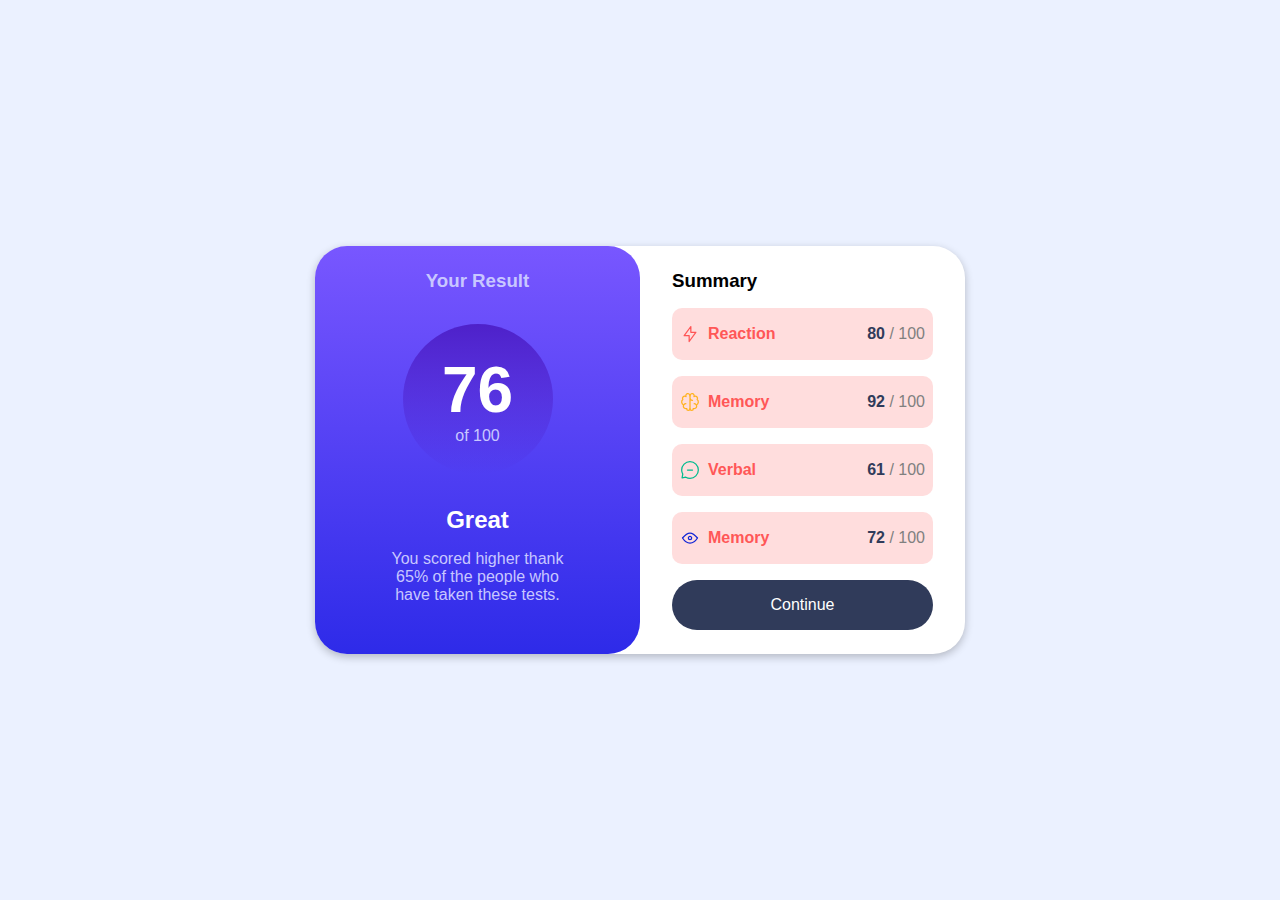
==== results-summary-component-main/index.html @ c041752d "first commit" ====
<!DOCTYPE html>
<html lang="en">
  <head>
    <meta charset="UTF-8" />
    <meta name="viewport" content="width=device-width, initial-scale=1.0" />
    <!-- displays site properly based on user's device -->

    <link
      rel="icon"
      type="image/png"
      sizes="32x32"
      href="./assets/images/favicon-32x32.png"
    />
    <link rel="stylesheet" href="./style.css" />

    <title>Frontend Mentor | Results summary component</title>
  </head>
  <body>
    <div class="card">
      <div class="card-container">
        <section class="result">
          <h3 class="title">Your Result</h3>
          <div class="circle">
            <h1>76</h1>
            <p>of 100</p>
          </div>
          <b>Great</b>
          <p class="info">
            You scored higher thank 65% of the people who have taken these
            tests.
          </p>
        </section>
        <section class="summary">
          <h3 class="title">Summary</h3>
          <div class="rows">
            <div class="row">
              <div class="badge">
                <img src="./assets/images/icon-reaction.svg" alt="icon" />
                <b>Reaction</b>
              </div>
              <p><b>80</b> / 100</p>
            </div>
          </div>
          <div class="rows">
            <div class="row">
              <div class="badge">
                <img src="./assets/images/icon-memory.svg" alt="icon" />
                <b>Memory</b>
              </div>
              <p><b>92</b> / 100</p>
            </div>
          </div>
          <div class="rows">
            <div class="row">
              <div class="badge">
                <img src="./assets/images/icon-verbal.svg" alt="icon" />
                <b>Verbal</b>
              </div>
              <p><b>61</b> / 100</p>
            </div>
          </div>
          <div class="rows">
            <div class="row">
              <div class="badge">
                <img src="./assets/images/icon-visual.svg" alt="icon" />
                <b>Memory</b>
              </div>
              <p><b>72</b> / 100</p>
            </div>
          </div>
          <button class="btn">Continue</button>
        </section>
      </div>
    </div>
    <!--  -->
    <!-- <div class="attribution"> -->
    <!-- Challenge by -->
    <!-- <a href="https://www.frontendmentor.io?ref=challenge" target="_blank" -->
    <!-- >Frontend Mentor</a -->
    <!-- >. Coded by <a href="#">Your Name Here</a>. -->
    <!-- </div> -->
  </body>
</html>
---- results-summary-component-main/style.css ----
:root {
  --Light-red: hsla(0, 100%, 67%);
  --Orangey-yellow: hsl(39, 100%, 56%);
  --Green-teal: hsl(166, 100%, 37%);
  --Cobalt-blue: hsl(234, 85%, 45%);

  --Light-slate-blue-background: hsl(252, 100%, 67%);
  --Light-royal-blue-background: hsl(241, 81%, 54%);
  --Violet-blue-circle: hsla(256, 72%, 46%, 1);
  --Persian-blue-circle: hsla(241, 72%, 46%, 0);

  --White: hsl(0, 0%, 100%);
  --Pale-blue: hsl(221, 100%, 96%);
  --Light-lavender: hsl(241, 100%, 89%);
  --Dark-gray-blue: hsl(224, 30%, 27%);
}
* {
  padding: 0;
  margin: 0;
  box-sizing: border-box;
  font-family: "Hanken Grotesk", sans-serif;
}
body {
  min-height: 100vh;
  display: flex;
  align-items: center;
  justify-content: center;
  background-color: var(--Pale-blue);
}
.card {
  box-shadow: rgba(0, 0, 0, 0.24) 0px 3px 8px;
  border-radius: 2rem;
  width: 650px;
  background-color: var(--White);
}
.card-container {
  display: flex;
  justify-content: space-between;
}
.result {
  width: 50%;
  padding: 1.5rem 2rem;
  border-radius: 2rem;
  background: linear-gradient(
    to bottom,
    var(--Light-slate-blue-background),
    var(--Light-royal-blue-background)
  );
  text-align: center;
  display: flex;
  flex-direction: column;
  align-items: center;
  gap: 1rem;
}
.result .title {
  color: var(--Light-lavender);
  margin-bottom: 1rem;
}
.result .circle {
  width: 150px;
  height: 150px;
  border-radius: 50%;
  background: linear-gradient(
    to bottom,
    var(--Violet-blue-circle),
    var(--Persian-blue-circle)
  );
  display: flex;
  flex-direction: column;
  align-items: center;
  justify-content: center;
}
.circle h1 {
  color: white;
  font-size: 4rem;
}
.circle p {
  color: var(--Light-lavender);
}
.result b {
  color: white;
  font-size: 1.5rem;
  margin-top: 1rem;
}
.result .info {
  color: var(--Light-lavender);
  width: 200px;
}
.summary {
  width: 50%;
  padding: 1.5rem 2rem;
  display: flex;
  flex-direction: column;
  gap: 1rem;
}
.summary .title {
  color: black;
  font-weight: 800;
}
.rows {
  display: flex;
  flex-direction: column;
  gap: 0.8rem;
}
.row {
  border-radius: 10px;
  display: flex;
  align-items: center;
  justify-content: space-between;
  padding: 1rem 0.5rem;
}
.row:nth-child(1) {
  background-color: hsla(0, 100%, 67%, 0.2);
}
.row:nth-child(1) .badge b {
  color: var(--Light-red);
}
.row:nth-child(2) {
  background-color: hsla(39, 100%, 56%, 0.2);
}
.row:nth-child(2) .badge b {
  color: var(--Orangey-yellow);
}
.row:nth-child(3) {
  background-color: hsla(166, 100%, 37%, 0.2);
}
.row:nth-child(3) .badge b {
  color: var(--Green-teal);
}
.row:nth-child(4) {
  background-color: hsla(234, 85%, 45%, 0.2);
}
.row:nth-child(4) .badge b {
  color: var(--Cobalt-blue);
}
.badge {
  display: flex;
  align-items: center;
  gap: 0.5rem;
}
.row p {
  color: gray;
}
.row p b {
  color: var(--Dark-gray-blue);
}

.btn {
  margin-top: auto;
  padding: 1rem;
  border: none;
  border-radius: 2rem;
  background: var(--Dark-gray-blue);
  cursor: pointer;
  font-size: 1rem;
  color: white;
}
.btn:hover {
  background: linear-gradient(
    to bottom,
    var(--Light-slate-blue-background),
    var(--Light-royal-blue-background)
  );
}
@media screen and (max-width: 650px) {
  body {
    align-items: flex-start;
    background-color: white;
  }
  .card {
    box-shadow: none;
  }
  .card-container {
    flex-direction: column;
  }
  .result {
    border-radius: 0 0 1rem 1rem;
    width: 100%;
  }
  .result .info {
    width: 250px;
  }
  .summary {
    width: 100%;
  }
}
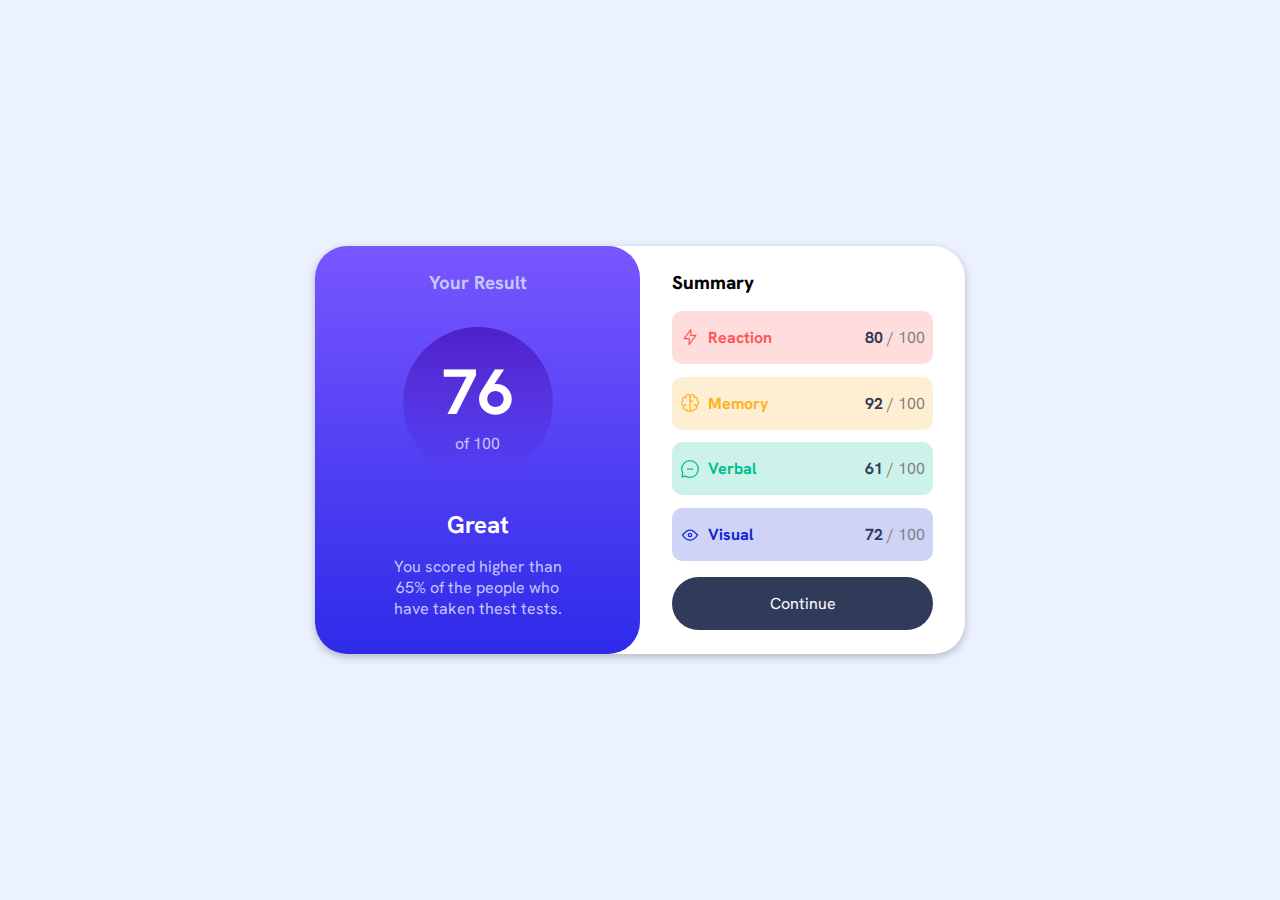
==== commit 4b385826: "fix some color codes" ====
--- a/results-summary-component-main/index.html
+++ b/results-summary-component-main/index.html
@@ -4,16 +4,20 @@
     <meta charset="UTF-8" />
     <meta name="viewport" content="width=device-width, initial-scale=1.0" />
     <!-- displays site properly based on user's device -->
-
     <link
       rel="icon"
       type="image/png"
       sizes="32x32"
       href="./assets/images/favicon-32x32.png"
     />
-    <link rel="stylesheet" href="./style.css" />
-
     <title>Frontend Mentor | Results summary component</title>
+    <link rel="preconnect" href="https://fonts.googleapis.com" />
+    <link rel="preconnect" href="https://fonts.gstatic.com" crossorigin />
+    <link
+      href="https://fonts.googleapis.com/css2?family=Hanken+Grotesk:wght@500;700;800&display=swap"
+      rel="stylesheet"
+    />
+    <link rel="stylesheet" href="style.css" />
   </head>
   <body>
     <div class="card">
@@ -26,8 +30,7 @@
           </div>
           <b>Great</b>
           <p class="info">
-            You scored higher thank 65% of the people who have taken these
-            tests.
+            You scored higher than 65% of the people who have taken thest tests.
           </p>
         </section>
         <section class="summary">
@@ -35,35 +38,33 @@
           <div class="rows">
             <div class="row">
               <div class="badge">
-                <img src="./assets/images/icon-reaction.svg" alt="icon" />
-                <b>Reaction</b>
+                <img src="./assets/images/icon-reaction.svg" alt="icon" /><b
+                  >Reaction</b
+                >
               </div>
               <p><b>80</b> / 100</p>
             </div>
-          </div>
-          <div class="rows">
             <div class="row">
               <div class="badge">
-                <img src="./assets/images/icon-memory.svg" alt="icon" />
-                <b>Memory</b>
+                <img src="./assets/images/icon-memory.svg" alt="icon" /><b
+                  >Memory</b
+                >
               </div>
               <p><b>92</b> / 100</p>
             </div>
-          </div>
-          <div class="rows">
             <div class="row">
               <div class="badge">
-                <img src="./assets/images/icon-verbal.svg" alt="icon" />
-                <b>Verbal</b>
+                <img src="./assets/images/icon-verbal.svg" alt="icon" /><b
+                  >Verbal</b
+                >
               </div>
               <p><b>61</b> / 100</p>
             </div>
-          </div>
-          <div class="rows">
             <div class="row">
               <div class="badge">
-                <img src="./assets/images/icon-visual.svg" alt="icon" />
-                <b>Memory</b>
+                <img src="./assets/images/icon-visual.svg" alt="icon" /><b
+                  >Visual</b
+                >
               </div>
               <p><b>72</b> / 100</p>
             </div>
@@ -72,12 +73,5 @@
         </section>
       </div>
     </div>
-    <!--  -->
-    <!-- <div class="attribution"> -->
-    <!-- Challenge by -->
-    <!-- <a href="https://www.frontendmentor.io?ref=challenge" target="_blank" -->
-    <!-- >Frontend Mentor</a -->
-    <!-- >. Coded by <a href="#">Your Name Here</a>. -->
-    <!-- </div> -->
   </body>
 </html>
